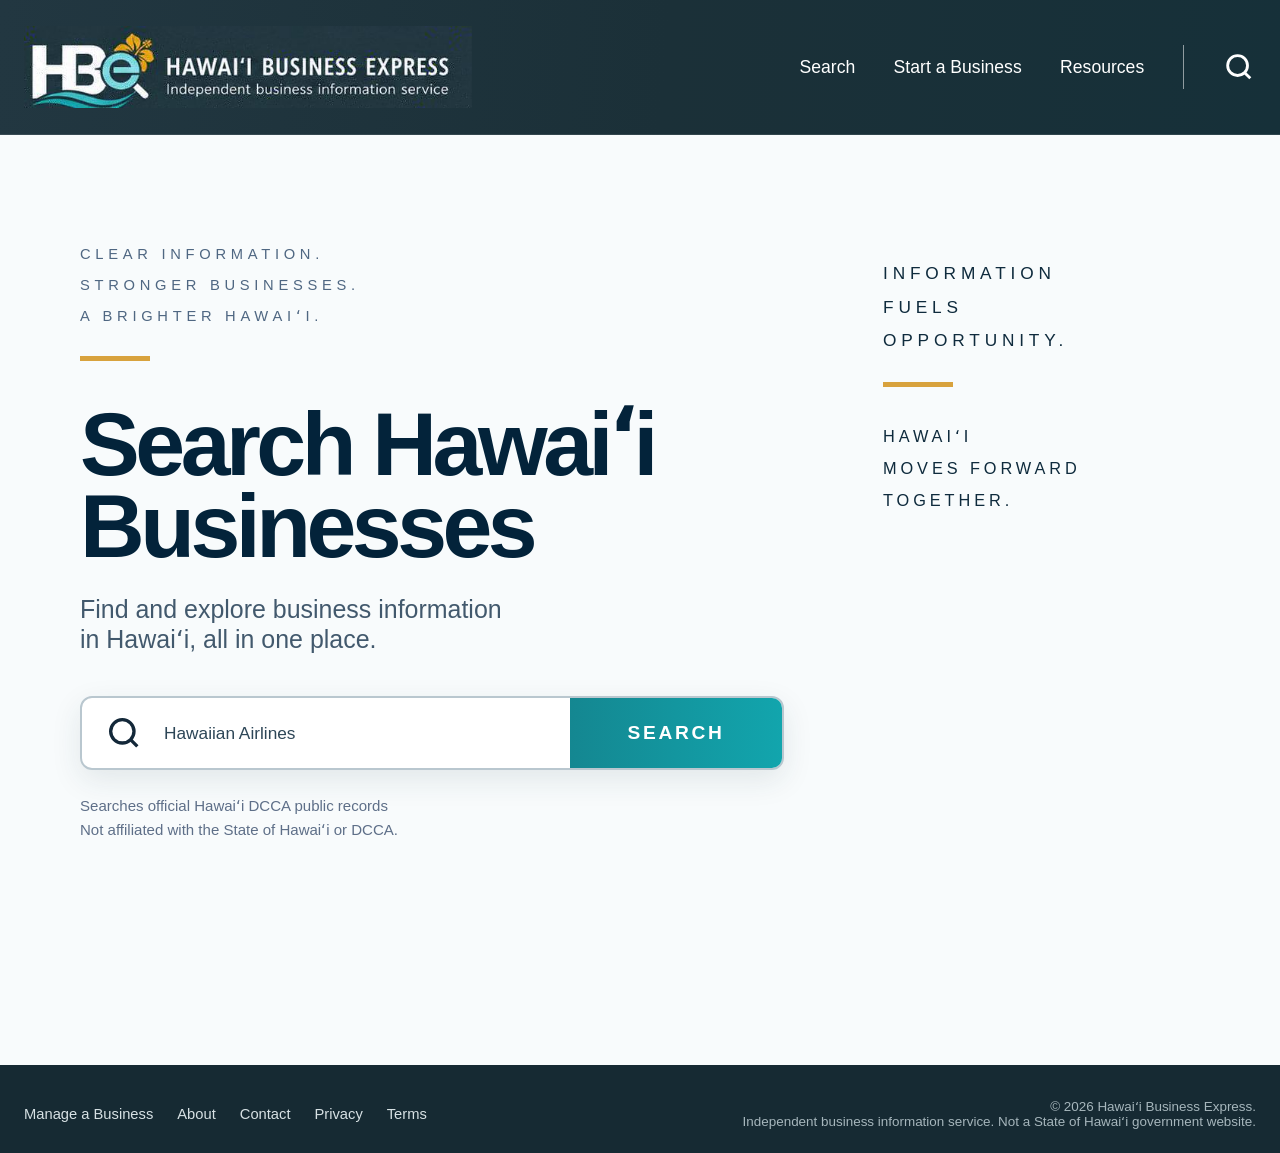
==== site/index.html @ 38c0b93a "Cache-bust approved homepage hero background" ====
<!doctype html>
<html lang="en">
<head>
  <meta charset="utf-8">
  <meta name="viewport" content="width=device-width, initial-scale=1">
  <title>Hawaiʻi Business Express | Search Hawaiʻi Businesses</title>
  <meta name="description" content="Search official Hawaiʻi business records and find practical resources for starting and managing a Hawaiʻi business.">
  <link rel="canonical" href="https://hawaiibusinessexpress.com/">
  <link rel="stylesheet" href="assets/homepage-refresh.css?v=20260913-6">
  <link rel="stylesheet" href="assets/hero-clean-override.css?v=20260913-7">
  <script async src="https://www.googletagmanager.com/gtag/js?id=G-MRNR6J06RW"></script>
  <script>window.dataLayer=window.dataLayer||[];function gtag(){dataLayer.push(arguments)}gtag('js',new Date());gtag('config','G-MRNR6J06RW');</script>
  <script defer src="assets/app.js?v=20260913-6"></script>
</head>
<body>
  <a class="skip-link" href="#main">Skip to content</a>
  <header class="site-header">
    <div class="container header-inner">
      <a class="brand" href="index.html" aria-label="Hawaiʻi Business Express home">
        <img src="assets/hbe-logo-approved-v3.svg?v=20260913-6" width="590" height="108" alt="Hawaiʻi Business Express — Independent business information service">
      </a>
      <button class="nav-toggle" type="button" aria-expanded="false" aria-controls="primary-nav" data-nav-toggle>Menu</button>
      <nav class="site-nav" id="primary-nav" aria-label="Primary navigation" data-nav>
        <a href="search.html">Search</a>
        <a href="start.html">Start a Business</a>
        <a href="resources.html">Resources</a>
        <span class="nav-divider" aria-hidden="true"></span>
        <a class="nav-search" href="search.html" aria-label="Search Hawaiʻi businesses"><svg viewBox="0 0 24 24" fill="none" stroke-width="2"><circle cx="11" cy="11" r="7"></circle><path d="m20 20-4.2-4.2"></path></svg></a>
      </nav>
    </div>
  </header>
  <main id="main">
    <section class="hero" aria-label="Homepage hero">
      <div class="container hero-inner">
        <div class="hero-copy">
          <p class="kicker">CLEAR INFORMATION.<br>STRONGER BUSINESSES.<br>A BRIGHTER HAWAIʻI.</p>
          <div class="gold-rule" aria-hidden="true"></div>
          <h1>Search Hawaiʻi<br>Businesses</h1>
          <p class="hero-lead">Find and explore business information<br>in Hawaiʻi, all in one place.</p>
          <form class="search-form" data-dcca-search>
            <label class="skip-link" for="home-search">Business name</label>
            <div class="search-row">
              <div class="search-input-wrap">
                <svg viewBox="0 0 24 24" fill="none" stroke-width="2" aria-hidden="true"><circle cx="11" cy="11" r="7"></circle><path d="m20 20-4.2-4.2"></path></svg>
                <input class="search-input" id="home-search" type="search" name="searchTerm" placeholder="Hawaiian Airlines" autocomplete="off" required>
              </div>
              <button class="search-button" type="submit">Search</button>
            </div>
            <p class="search-note">Searches official Hawaiʻi DCCA public records<br>Not affiliated with the State of Hawaiʻi or DCCA.</p>
          </form>
        </div>
        <div class="hero-side">
          <div class="hero-aside" aria-label="Supporting message">
            <p class="top">INFORMATION<br>FUELS<br>OPPORTUNITY.</p>
            <div class="gold-rule" aria-hidden="true"></div>
            <p class="bottom">HAWAIʻI<br>MOVES FORWARD<br>TOGETHER.</p>
          </div>
        </div>
      </div>
    </section>
  </main>
  <footer class="site-footer">
    <div class="container footer-inner">
      <nav class="footer-links" aria-label="Footer navigation"><a href="manage.html">Manage a Business</a><a href="about.html">About</a><a href="contact.html">Contact</a><a href="privacy.html">Privacy</a><a href="terms.html">Terms</a></nav>
      <div class="footer-meta">© <span data-current-year></span> Hawaiʻi Business Express.<br>Independent business information service. Not a State of Hawaiʻi government website.</div>
    </div>
  </footer>
</body>
</html>
---- site/assets/homepage-refresh.css ----
:root{--charcoal:#223741;--navy:#0e2a3a;--teal:#147f86;--gold:#d8a23d;--off:#f8fbfc;--max:1680px}*{box-sizing:border-box}html{scroll-behavior:smooth}body{margin:0;font-family:Inter,"Avenir Next","Segoe UI",Arial,sans-serif;background:var(--off);color:var(--navy);-webkit-font-smoothing:antialiased}img{display:block;max-width:100%}a{color:inherit}.container{width:min(calc(100% - 48px),var(--max));margin:auto}.skip-link{position:absolute;left:-9999px;top:10px;background:#fff;color:#111;padding:10px 12px;z-index:999}.skip-link:focus{left:10px}.site-header{background:linear-gradient(95deg,#223741 0%,#1b3038 52%,#163039 100%);border-bottom:1px solid rgba(255,255,255,.1);position:relative;z-index:20}.header-inner{min-height:134px;display:flex;align-items:center;justify-content:space-between;gap:28px}.brand{display:inline-flex;width:clamp(420px,35vw,580px);text-decoration:none}.brand img{width:100%;height:auto}.site-nav{display:flex;align-items:center;gap:clamp(28px,3vw,54px)}.site-nav a{color:#fff;text-decoration:none;font-size:clamp(1.1rem,1.35vw,1.35rem);font-weight:500}.site-nav a:hover{opacity:.82}.nav-divider{height:44px;border-left:1px solid rgba(255,255,255,.52)}.nav-search{display:inline-flex;align-items:center;justify-content:center}.nav-search svg{width:34px;height:34px;stroke:currentColor}.nav-toggle{display:none;background:transparent;border:1px solid rgba(255,255,255,.3);color:#fff;border-radius:8px;padding:10px 12px}.hero{position:relative;overflow:hidden;min-height:930px;background:linear-gradient(90deg,rgba(248,251,252,.99) 0%,rgba(248,251,252,.985) 24%,rgba(248,251,252,.92) 39%,rgba(248,251,252,.74) 50%,rgba(248,251,252,.32) 60%,rgba(248,251,252,.04) 72%),url("hero-diamond-head.jpg") right center/cover no-repeat}.hero:before{content:"";position:absolute;left:0;top:180px;bottom:120px;width:180px;opacity:.22;background:linear-gradient(180deg,rgba(205,226,229,.85),rgba(205,226,229,.1));clip-path:polygon(52% 0,100% 8%,88% 24%,65% 42%,79% 64%,44% 100%,0 78%,14% 55%,0 26%)}.hero:after{content:"";position:absolute;left:-2%;right:-2%;bottom:-10px;height:245px;pointer-events:none;background:radial-gradient(200% 140px at 18% 125%,transparent 52%,rgba(122,222,229,.30) 53% 65%,transparent 66%),radial-gradient(200% 148px at 29% 128%,transparent 56%,rgba(32,156,168,.34) 57% 70%,transparent 71%),radial-gradient(200% 144px at 40% 129%,transparent 59%,rgba(18,115,126,.42) 60% 74%,transparent 75%)}.hero-inner{position:relative;z-index:2;min-height:930px;display:grid;grid-template-columns:minmax(600px,760px) 1fr;align-items:start;gap:40px;padding-top:104px}.hero-copy{max-width:760px;padding-left:56px}.kicker{margin:0;color:#4f6782;font-size:.92rem;letter-spacing:.32em;line-height:2.1;text-transform:uppercase}.gold-rule{width:70px;height:5px;background:var(--gold);margin:24px 0 42px}.hero h1{margin:0 0 26px;color:#03233a;font-size:clamp(4.4rem,7vw,6.7rem);line-height:.92;letter-spacing:-.05em;font-weight:800}.hero-lead{margin:0 0 42px;max-width:720px;font-size:clamp(1.55rem,1.95vw,2.25rem);line-height:1.22;color:#42596d}.search-form{max-width:770px}.search-row{display:grid;grid-template-columns:1fr 212px;background:rgba(255,255,255,.97);border:2px solid #b9c7cf;border-radius:12px;overflow:hidden;box-shadow:0 10px 30px rgba(30,55,70,.1)}.search-input-wrap{display:flex;align-items:center;gap:18px;padding:0 22px}.search-input-wrap svg{width:40px;height:40px;stroke:#132839;flex:0 0 auto}.search-input{width:100%;height:70px;border:0;outline:0;background:transparent;font-size:1.08rem;color:#2d4657}.search-input::placeholder{color:#2d4657;opacity:1}.search-button{border:0;background:linear-gradient(90deg,#148791,#12a5ad);color:#fff;font-size:1.2rem;font-weight:800;letter-spacing:.14em;text-transform:uppercase;cursor:pointer}.search-note{margin:24px 0 0;color:#5e6f88;font-size:.94rem;line-height:1.55}.hero-side{padding-top:18px;display:flex;justify-content:flex-end}.hero-aside{width:min(100%,285px);margin-right:88px;color:#0f2b3d}.hero-aside p{margin:0;text-transform:uppercase}.hero-aside .top{font-size:1.08rem;letter-spacing:.28em;line-height:1.95}.hero-aside .bottom{margin-top:34px;font-size:1.02rem;letter-spacing:.24em;line-height:1.95}.hero-aside .gold-rule{margin:24px 0}.site-footer{background:#162a33;color:#d7e1e4;padding:34px 0 24px}.footer-inner{display:flex;justify-content:space-between;gap:20px;align-items:center}.footer-links{display:flex;flex-wrap:wrap;gap:18px 24px}.footer-links a{color:#d7e1e4;text-decoration:none;font-size:.92rem}.footer-meta{color:#a6b6bc;font-size:.84rem;text-align:right}@media(max-width:1180px){.header-inner{min-height:108px}.brand{width:min(520px,46vw)}.hero,.hero-inner{min-height:820px}.hero-inner{grid-template-columns:1fr 260px;gap:20px;padding-top:78px}.hero-copy{padding-left:12px}.hero h1{font-size:clamp(3.6rem,7vw,5.6rem)}.hero-lead{font-size:1.45rem}.hero-aside{margin-right:20px}}@media(max-width:920px){.nav-toggle{display:inline-flex}.site-nav{display:none;position:absolute;top:calc(100% - 6px);right:16px;left:16px;flex-direction:column;align-items:stretch;background:var(--charcoal);border-radius:12px;padding:10px;box-shadow:0 18px 40px rgba(0,0,0,.2);gap:0}.site-nav.is-open{display:flex}.site-nav a{padding:12px 14px}.nav-divider{display:none}.hero{min-height:900px;background:linear-gradient(180deg,rgba(248,251,252,.98) 0%,rgba(248,251,252,.95) 44%,rgba(248,251,252,.74) 68%,rgba(248,251,252,.12) 100%),url("hero-diamond-head.jpg") center 68%/cover no-repeat}.hero-inner{grid-template-columns:1fr;min-height:900px;padding-top:56px}.hero-copy{padding-inline:0}.hero-side{justify-content:flex-start;padding-bottom:120px}.hero-aside{margin-right:0;max-width:320px}}@media(max-width:640px){.container{width:min(calc(100% - 28px),var(--max))}.header-inner{min-height:86px;gap:10px}.brand{width:min(350px,70vw)}.hero{min-height:auto;background:linear-gradient(180deg,rgba(248,251,252,.985) 0%,rgba(248,251,252,.96) 53%,rgba(248,251,252,.74) 75%,rgba(248,251,252,.18) 100%),url("hero-diamond-head.jpg") 62% 84%/cover no-repeat}.hero-inner{min-height:880px;padding-top:42px}.hero:after{height:170px}.hero-copy{padding-left:0}.kicker{font-size:.78rem;letter-spacing:.24em;line-height:1.9}.gold-rule{margin:18px 0 26px}.hero h1{font-size:clamp(2.8rem,14vw,4rem);line-height:.96;margin-bottom:18px}.hero-lead{font-size:1.12rem;margin-bottom:28px}.search-row{grid-template-columns:1fr}.search-button{min-height:62px;font-size:1rem}.search-input{height:62px}.search-input-wrap svg{width:34px;height:34px}.hero-aside .top,.hero-aside .bottom{font-size:.92rem;letter-spacing:.22em}.footer-inner{flex-direction:column;align-items:flex-start}.footer-meta{text-align:left}}
---- site/assets/hero-clean-override.css ----
.hero{background:url("hero-approved-v4.jpg?v=20260913-7") center center/cover no-repeat #f8fbfc!important}.hero::before,.hero::after{content:none!important;display:none!important}@media(max-width:920px){.hero{background:url("hero-approved-v4.jpg?v=20260913-7") 58% center/cover no-repeat #f8fbfc!important}}@media(max-width:640px){.hero{background:url("hero-approved-v4.jpg?v=20260913-7") 62% center/cover no-repeat #f8fbfc!important}}
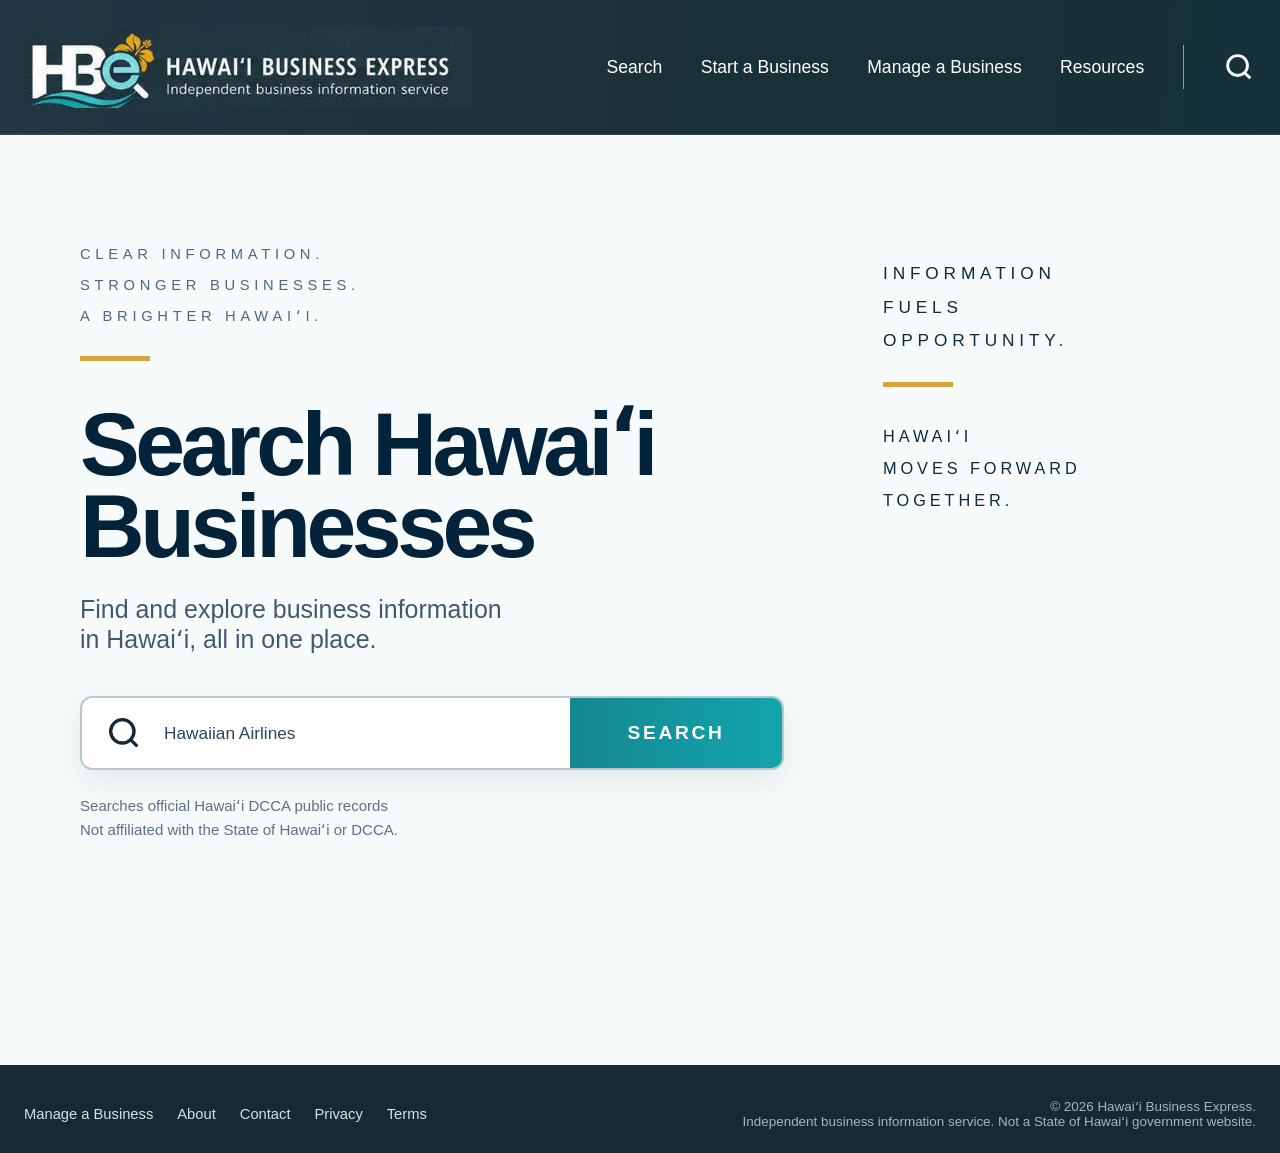
==== commit 396dbaa0: "Add Manage a Business to homepage navigation" ====
--- a/site/index.html
+++ b/site/index.html
@@ -23,6 +23,7 @@
       <nav class="site-nav" id="primary-nav" aria-label="Primary navigation" data-nav>
         <a href="search.html">Search</a>
         <a href="start.html">Start a Business</a>
+        <a href="manage.html">Manage a Business</a>
         <a href="resources.html">Resources</a>
         <span class="nav-divider" aria-hidden="true"></span>
         <a class="nav-search" href="search.html" aria-label="Search Hawaiʻi businesses"><svg viewBox="0 0 24 24" fill="none" stroke-width="2"><circle cx="11" cy="11" r="7"></circle><path d="m20 20-4.2-4.2"></path></svg></a>
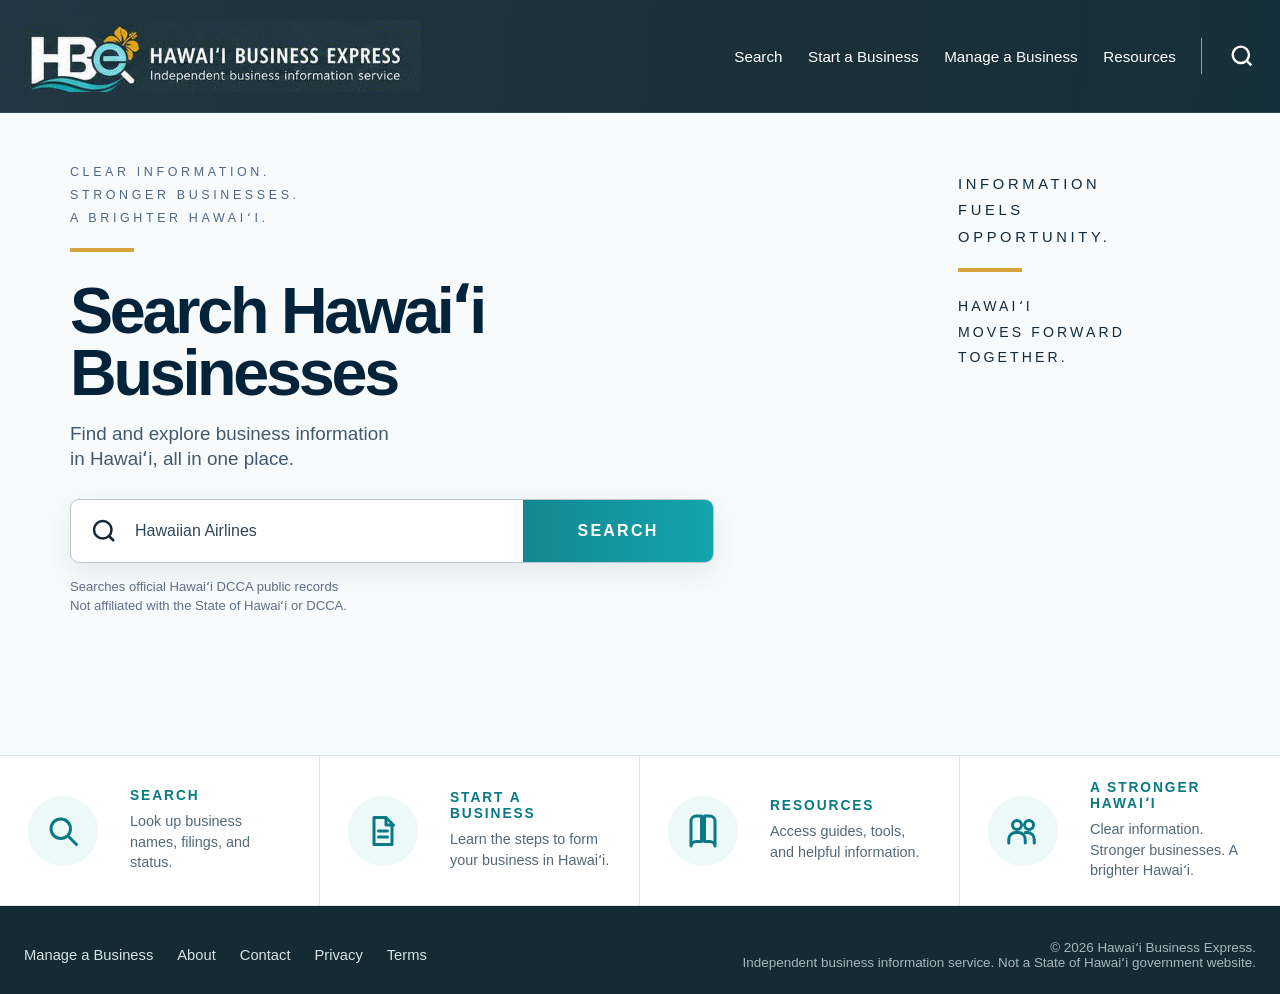
==== commit 32e3713a: "Restore homepage feature strip and fit hero above fold" ====
--- a/site/index.html
+++ b/site/index.html
@@ -8,6 +8,7 @@
   <link rel="canonical" href="https://hawaiibusinessexpress.com/">
   <link rel="stylesheet" href="assets/homepage-refresh.css?v=20260913-6">
   <link rel="stylesheet" href="assets/hero-clean-override.css?v=20260913-7">
+  <link rel="stylesheet" href="assets/homepage-fit.css?v=20260913-1">
   <script async src="https://www.googletagmanager.com/gtag/js?id=G-MRNR6J06RW"></script>
   <script>window.dataLayer=window.dataLayer||[];function gtag(){dataLayer.push(arguments)}gtag('js',new Date());gtag('config','G-MRNR6J06RW');</script>
   <script defer src="assets/app.js?v=20260913-6"></script>
@@ -59,6 +60,27 @@
         </div>
       </div>
     </section>
+
+    <section class="feature-strip" aria-label="Business tools">
+      <div class="feature-grid">
+        <a class="feature-card" href="search.html">
+          <span class="feature-icon" aria-hidden="true"><svg viewBox="0 0 24 24"><circle cx="10.5" cy="10.5" r="6.5"></circle><path d="m16 16 5 5"></path></svg></span>
+          <span class="feature-copy"><h2>Search</h2><p>Look up business names, filings, and status.</p></span>
+        </a>
+        <a class="feature-card" href="start.html">
+          <span class="feature-icon" aria-hidden="true"><svg viewBox="0 0 24 24"><path d="M6 3h8l4 4v14H6z"></path><path d="M14 3v5h5"></path><path d="M9 12h6M9 16h6"></path></svg></span>
+          <span class="feature-copy"><h2>Start a Business</h2><p>Learn the steps to form your business in Hawaiʻi.</p></span>
+        </a>
+        <a class="feature-card" href="resources.html">
+          <span class="feature-icon" aria-hidden="true"><svg viewBox="0 0 24 24"><path d="M4 5.5A3.5 3.5 0 0 1 7.5 2H11v17H7.5A3.5 3.5 0 0 0 4 22z"></path><path d="M20 5.5A3.5 3.5 0 0 0 16.5 2H13v17h3.5A3.5 3.5 0 0 1 20 22z"></path></svg></span>
+          <span class="feature-copy"><h2>Resources</h2><p>Access guides, tools, and helpful information.</p></span>
+        </a>
+        <a class="feature-card" href="about.html">
+          <span class="feature-icon" aria-hidden="true"><svg viewBox="0 0 24 24"><circle cx="8" cy="8" r="3"></circle><circle cx="16" cy="8" r="3"></circle><path d="M2.5 20v-2.4A4.6 4.6 0 0 1 7.1 13h1.8a4.6 4.6 0 0 1 4.6 4.6V20"></path><path d="M13.5 13h1.4a4.6 4.6 0 0 1 4.6 4.6V20"></path></svg></span>
+          <span class="feature-copy"><h2>A Stronger Hawaiʻi</h2><p>Clear information. Stronger businesses. A brighter Hawaiʻi.</p></span>
+        </a>
+      </div>
+    </section>
   </main>
   <footer class="site-footer">
     <div class="container footer-inner">
--- a/site/assets/homepage-fit.css
+++ b/site/assets/homepage-fit.css
@@ -0,0 +1,50 @@
+/* Homepage desktop proportions and restored quick-link strip. */
+@media (min-width:1181px){
+  .header-inner{min-height:112px}
+  .brand{width:clamp(390px,31vw,500px)}
+  .site-nav{gap:clamp(18px,2vw,34px)}
+  .site-nav a{font-size:clamp(.95rem,1.05vw,1.08rem)}
+  .nav-divider{height:36px}
+  .nav-search svg{width:28px;height:28px}
+
+  .hero{height:clamp(455px,calc(100vh - 258px),655px);min-height:0!important;background-position:center bottom!important}
+  .hero-inner{height:100%;min-height:0!important;grid-template-columns:minmax(520px,700px) 1fr;gap:28px;padding-top:48px}
+  .hero-copy{max-width:690px;padding-left:46px}
+  .kicker{font-size:.78rem;letter-spacing:.29em;line-height:1.85}
+  .gold-rule{width:64px;height:4px;margin:18px 0 28px}
+  .hero h1{font-size:clamp(3.65rem,5.05vw,5.15rem);line-height:.96;margin-bottom:18px}
+  .hero-lead{font-size:clamp(1.18rem,1.45vw,1.48rem);line-height:1.28;margin-bottom:28px}
+  .search-form{max-width:650px}
+  .search-row{grid-template-columns:1fr 190px;border-width:1px;border-radius:9px}
+  .search-input{height:62px;font-size:1rem}
+  .search-input-wrap{gap:14px;padding:0 18px}
+  .search-input-wrap svg{width:30px;height:30px}
+  .search-button{font-size:1rem}
+  .search-note{margin-top:14px;font-size:.82rem;line-height:1.45}
+  .hero-side{padding-top:10px}
+  .hero-aside{width:250px;margin-right:48px}
+  .hero-aside .top{font-size:.92rem;letter-spacing:.25em;line-height:1.8}
+  .hero-aside .bottom{margin-top:22px;font-size:.88rem;letter-spacing:.22em;line-height:1.8}
+  .hero-aside .gold-rule{margin:18px 0}
+}
+
+.feature-strip{background:#fff;border-top:1px solid #dbe7ea;border-bottom:1px solid #dbe7ea}
+.feature-grid{display:grid;grid-template-columns:repeat(4,1fr);min-height:146px}
+.feature-card{display:grid;grid-template-columns:82px 1fr;gap:20px;align-items:center;padding:24px 28px;text-decoration:none;border-right:1px solid #dbe7ea;background:#fff}
+.feature-card:last-child{border-right:0}
+.feature-icon{display:grid;place-items:center;width:70px;height:70px;border-radius:50%;background:#edf8f8;color:#087985}
+.feature-icon svg{width:36px;height:36px;fill:none;stroke:currentColor;stroke-width:2;stroke-linecap:round;stroke-linejoin:round}
+.feature-copy h2{margin:0 0 7px;color:#087985;font-size:.86rem;line-height:1.15;letter-spacing:.14em;text-transform:uppercase}
+.feature-copy p{margin:0;color:#526978;font-size:.9rem;line-height:1.45}
+.feature-card:hover .feature-copy h2,.feature-card:focus-visible .feature-copy h2{color:#055e67}
+
+@media (max-width:1180px){
+  .feature-grid{grid-template-columns:repeat(2,1fr)}
+  .feature-card:nth-child(2){border-right:0}
+  .feature-card:nth-child(-n+2){border-bottom:1px solid #dbe7ea}
+}
+@media (max-width:640px){
+  .feature-grid{grid-template-columns:1fr}
+  .feature-card{border-right:0;border-bottom:1px solid #dbe7ea;min-height:126px;padding:22px 12px}
+  .feature-card:last-child{border-bottom:0}
+}
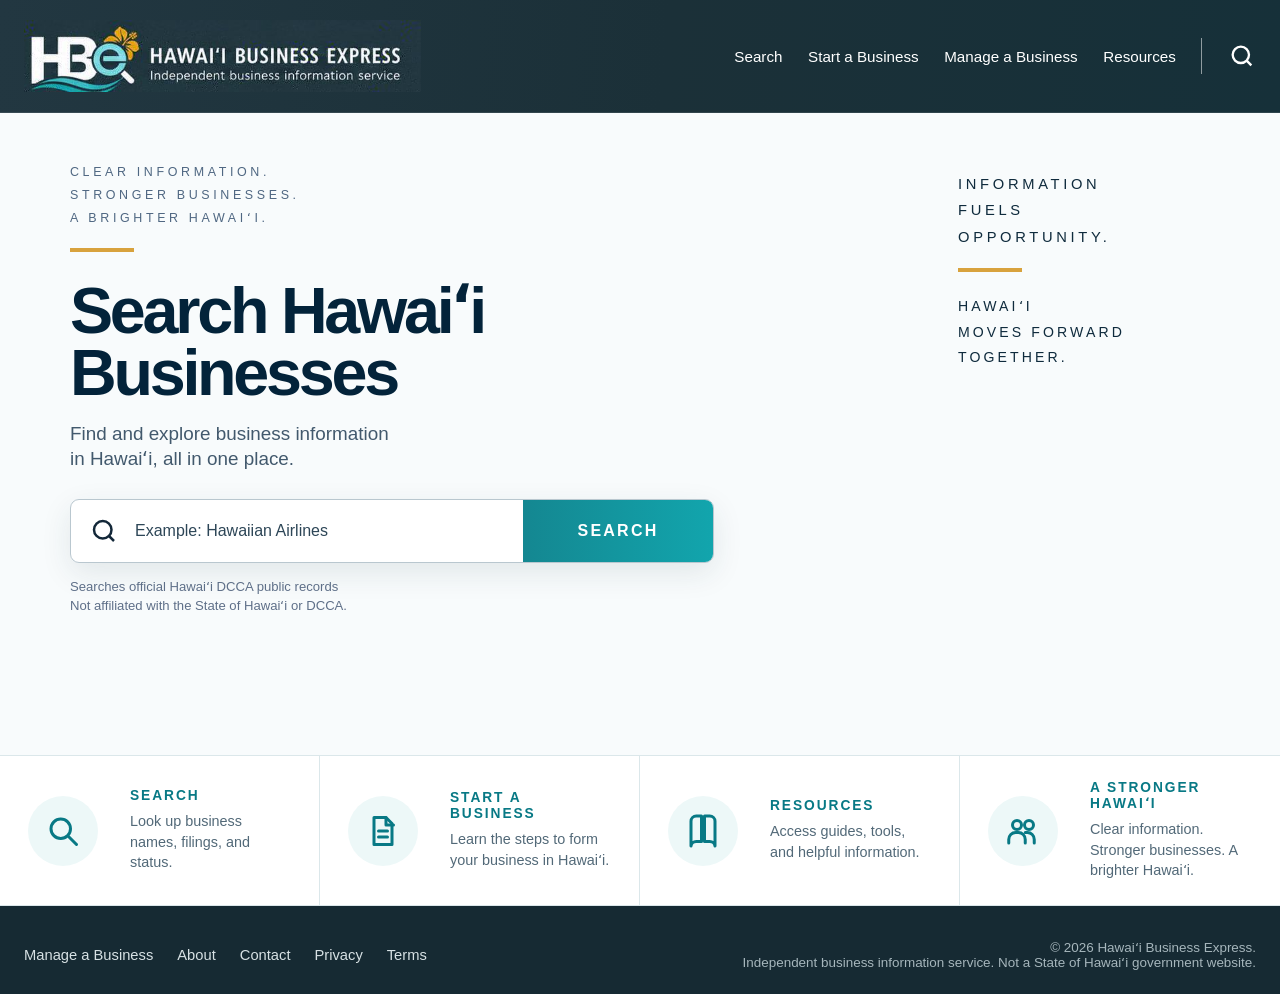
==== commit b2a3d737: "Update homepage search example text" ====
--- a/site/index.html
+++ b/site/index.html
@@ -44,7 +44,7 @@
             <div class="search-row">
               <div class="search-input-wrap">
                 <svg viewBox="0 0 24 24" fill="none" stroke-width="2" aria-hidden="true"><circle cx="11" cy="11" r="7"></circle><path d="m20 20-4.2-4.2"></path></svg>
-                <input class="search-input" id="home-search" type="search" name="searchTerm" placeholder="Hawaiian Airlines" autocomplete="off" required>
+                <input class="search-input" id="home-search" type="search" name="searchTerm" placeholder="Example: Hawaiian Airlines" autocomplete="off" required>
               </div>
               <button class="search-button" type="submit">Search</button>
             </div>
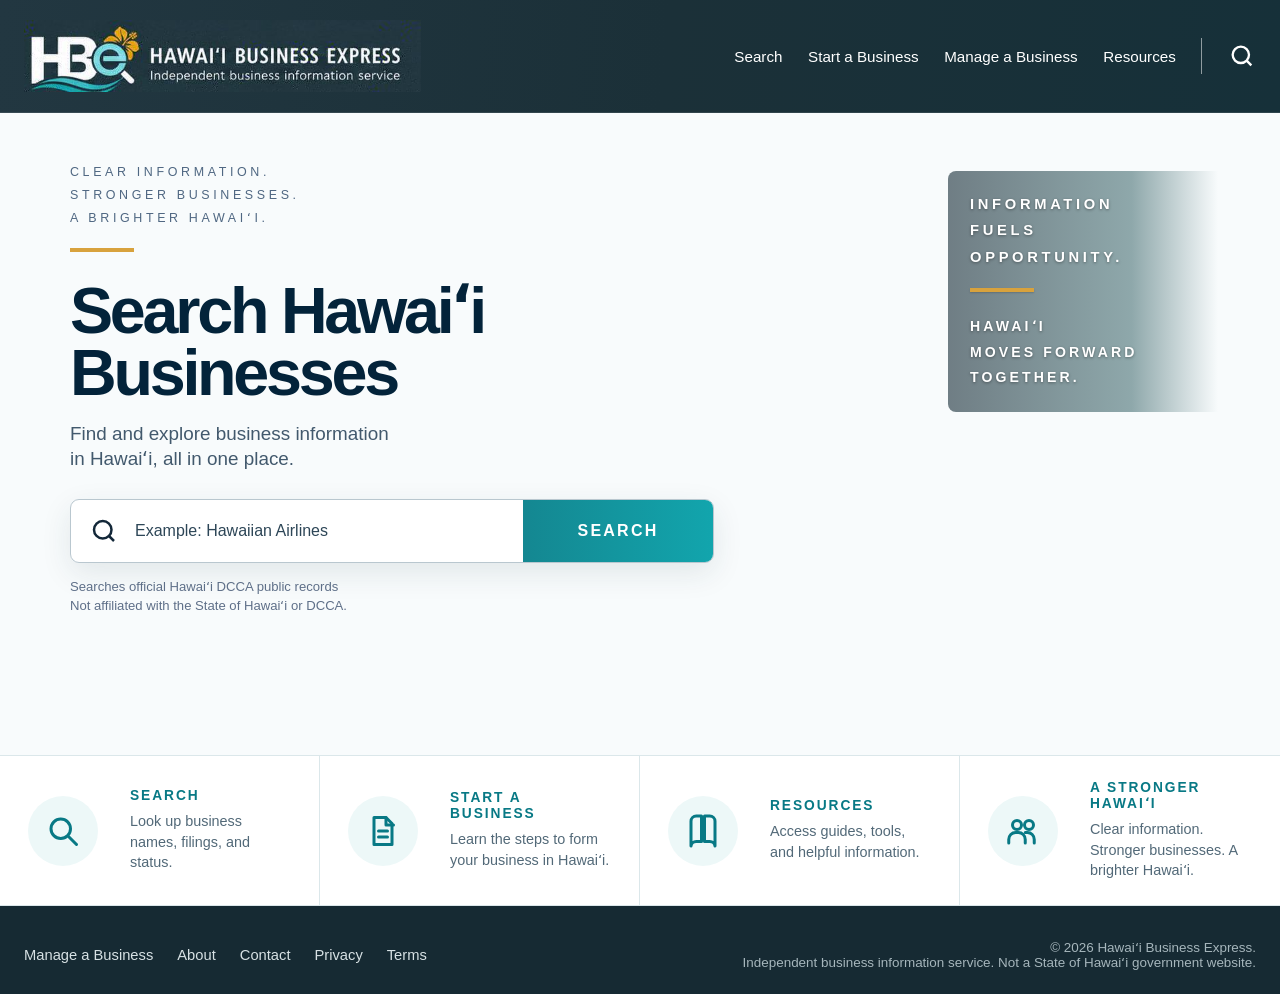
==== commit 65763b2f: "Cache-bust hero contrast styling" ====
--- a/site/index.html
+++ b/site/index.html
@@ -8,7 +8,7 @@
   <link rel="canonical" href="https://hawaiibusinessexpress.com/">
   <link rel="stylesheet" href="assets/homepage-refresh.css?v=20260913-6">
   <link rel="stylesheet" href="assets/hero-clean-override.css?v=20260913-7">
-  <link rel="stylesheet" href="assets/homepage-fit.css?v=20260913-1">
+  <link rel="stylesheet" href="assets/homepage-fit.css?v=20260913-2">
   <script async src="https://www.googletagmanager.com/gtag/js?id=G-MRNR6J06RW"></script>
   <script>window.dataLayer=window.dataLayer||[];function gtag(){dataLayer.push(arguments)}gtag('js',new Date());gtag('config','G-MRNR6J06RW');</script>
   <script defer src="assets/app.js?v=20260913-6"></script>
--- a/site/assets/homepage-fit.css
+++ b/site/assets/homepage-fit.css
@@ -22,11 +22,23 @@
   .search-button{font-size:1rem}
   .search-note{margin-top:14px;font-size:.82rem;line-height:1.45}
   .hero-side{padding-top:10px}
-  .hero-aside{width:250px;margin-right:48px}
+  .hero-aside{width:270px;margin-right:38px}
   .hero-aside .top{font-size:.92rem;letter-spacing:.25em;line-height:1.8}
   .hero-aside .bottom{margin-top:22px;font-size:.88rem;letter-spacing:.22em;line-height:1.8}
   .hero-aside .gold-rule{margin:18px 0}
 }
+
+/* Keep the supporting hero message readable over bright/complex photography. */
+.hero-aside{
+  color:#fff;
+  padding:20px 34px 22px 22px;
+  background:linear-gradient(90deg,rgba(34,55,65,.64) 0%,rgba(27,77,82,.48) 68%,rgba(27,77,82,0) 100%);
+  border-radius:8px 0 0 8px;
+  text-shadow:0 1px 3px rgba(0,0,0,.38);
+}
+.hero-aside .top,
+.hero-aside .bottom{color:#fff;font-weight:600}
+.hero-aside .gold-rule{background:#d8a23d;box-shadow:0 1px 2px rgba(0,0,0,.18)}
 
 .feature-strip{background:#fff;border-top:1px solid #dbe7ea;border-bottom:1px solid #dbe7ea}
 .feature-grid{display:grid;grid-template-columns:repeat(4,1fr);min-height:146px}
@@ -42,9 +54,11 @@
   .feature-grid{grid-template-columns:repeat(2,1fr)}
   .feature-card:nth-child(2){border-right:0}
   .feature-card:nth-child(-n+2){border-bottom:1px solid #dbe7ea}
+  .hero-aside{max-width:320px;padding-right:30px}
 }
 @media (max-width:640px){
   .feature-grid{grid-template-columns:1fr}
   .feature-card{border-right:0;border-bottom:1px solid #dbe7ea;min-height:126px;padding:22px 12px}
   .feature-card:last-child{border-bottom:0}
+  .hero-aside{padding:18px 24px 20px 18px}
 }
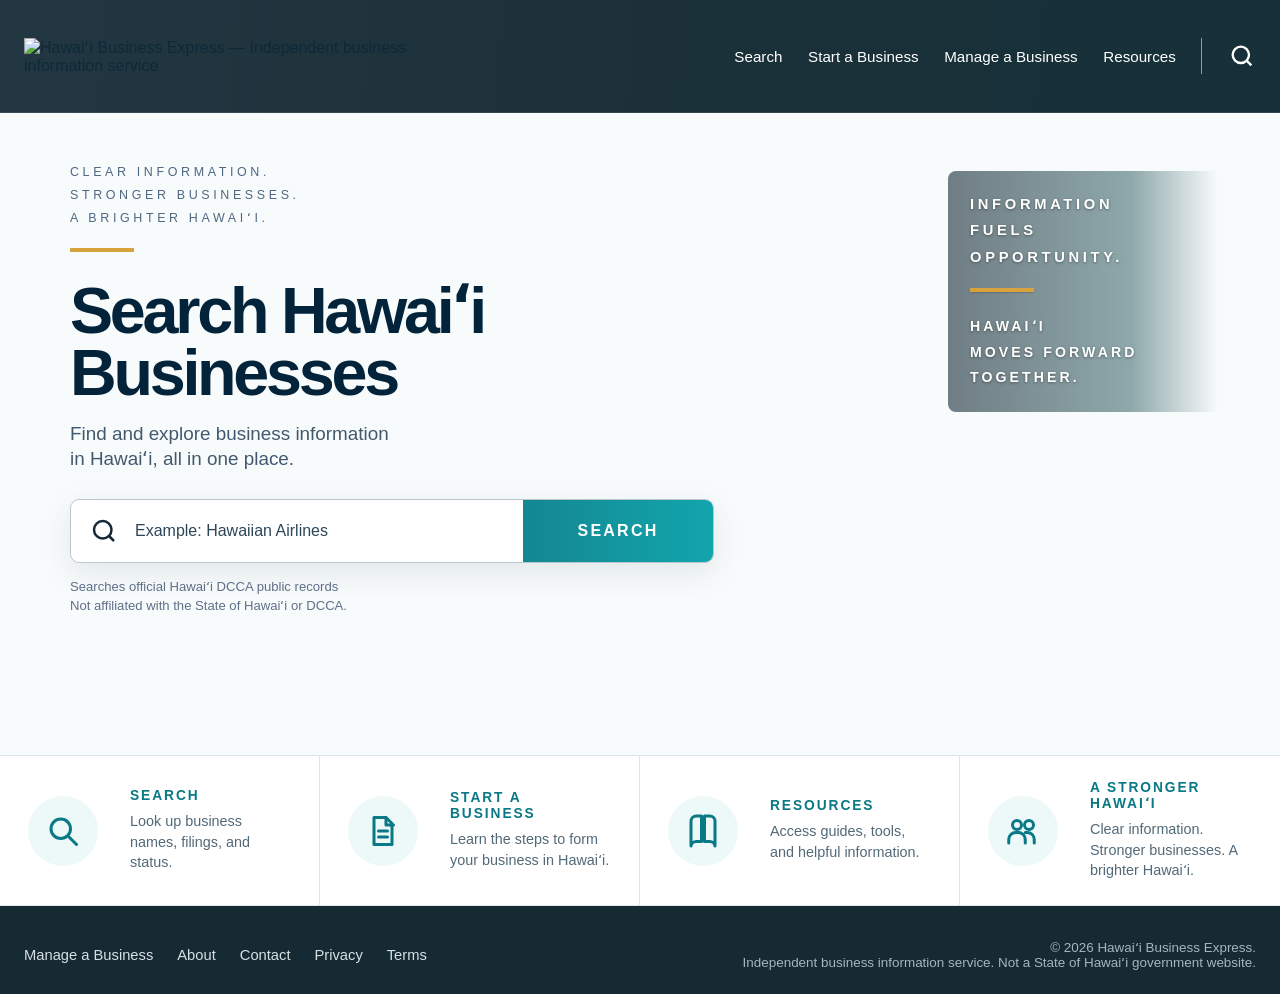
==== commit c2830258: "Use transparent v4 logo on homepage" ====
--- a/site/index.html
+++ b/site/index.html
@@ -11,14 +11,14 @@
   <link rel="stylesheet" href="assets/homepage-fit.css?v=20260913-2">
   <script async src="https://www.googletagmanager.com/gtag/js?id=G-MRNR6J06RW"></script>
   <script>window.dataLayer=window.dataLayer||[];function gtag(){dataLayer.push(arguments)}gtag('js',new Date());gtag('config','G-MRNR6J06RW');</script>
-  <script defer src="assets/app.js?v=20260913-6"></script>
+  <script defer src="assets/app.js?v=20260913-7"></script>
 </head>
 <body>
   <a class="skip-link" href="#main">Skip to content</a>
   <header class="site-header">
     <div class="container header-inner">
       <a class="brand" href="index.html" aria-label="Hawaiʻi Business Express home">
-        <img src="assets/hbe-logo-approved-v3.svg?v=20260913-6" width="590" height="108" alt="Hawaiʻi Business Express — Independent business information service">
+        <img src="assets/hbe-logo-approved-v4.svg?v=20260913-7" width="590" height="108" alt="Hawaiʻi Business Express — Independent business information service">
       </a>
       <button class="nav-toggle" type="button" aria-expanded="false" aria-controls="primary-nav" data-nav-toggle>Menu</button>
       <nav class="site-nav" id="primary-nav" aria-label="Primary navigation" data-nav>
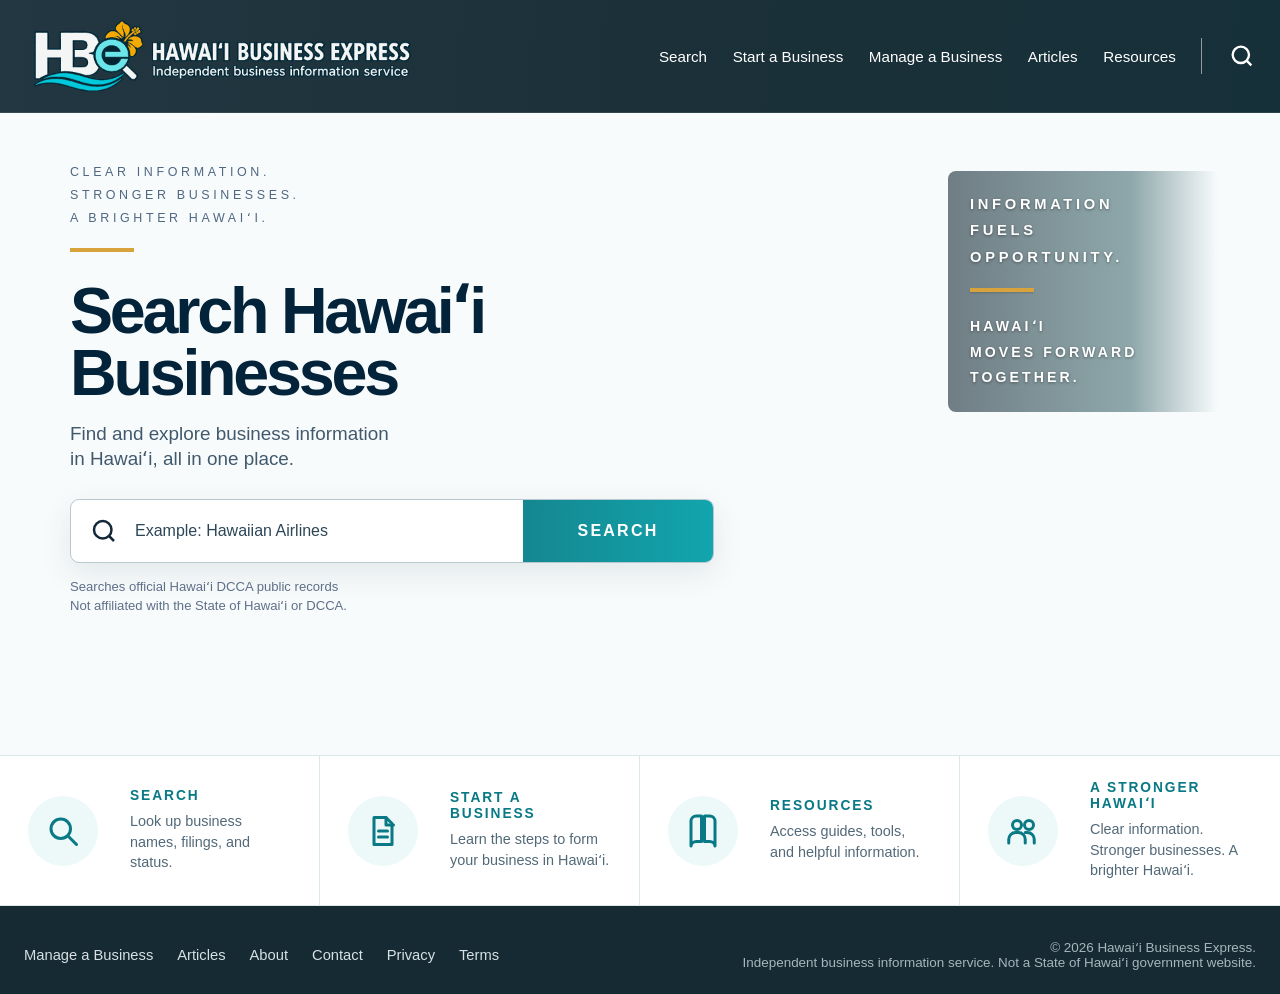
==== commit 3e6b8b9f: "Add Articles library to homepage navigation" ====
--- a/site/index.html
+++ b/site/index.html
@@ -25,6 +25,7 @@
         <a href="search.html">Search</a>
         <a href="start.html">Start a Business</a>
         <a href="manage.html">Manage a Business</a>
+        <a href="articles/">Articles</a>
         <a href="resources.html">Resources</a>
         <span class="nav-divider" aria-hidden="true"></span>
         <a class="nav-search" href="search.html" aria-label="Search Hawaiʻi businesses"><svg viewBox="0 0 24 24" fill="none" stroke-width="2"><circle cx="11" cy="11" r="7"></circle><path d="m20 20-4.2-4.2"></path></svg></a>
@@ -84,7 +85,7 @@
   </main>
   <footer class="site-footer">
     <div class="container footer-inner">
-      <nav class="footer-links" aria-label="Footer navigation"><a href="manage.html">Manage a Business</a><a href="about.html">About</a><a href="contact.html">Contact</a><a href="privacy.html">Privacy</a><a href="terms.html">Terms</a></nav>
+      <nav class="footer-links" aria-label="Footer navigation"><a href="manage.html">Manage a Business</a><a href="articles/">Articles</a><a href="about.html">About</a><a href="contact.html">Contact</a><a href="privacy.html">Privacy</a><a href="terms.html">Terms</a></nav>
       <div class="footer-meta">© <span data-current-year></span> Hawaiʻi Business Express.<br>Independent business information service. Not a State of Hawaiʻi government website.</div>
     </div>
   </footer>
